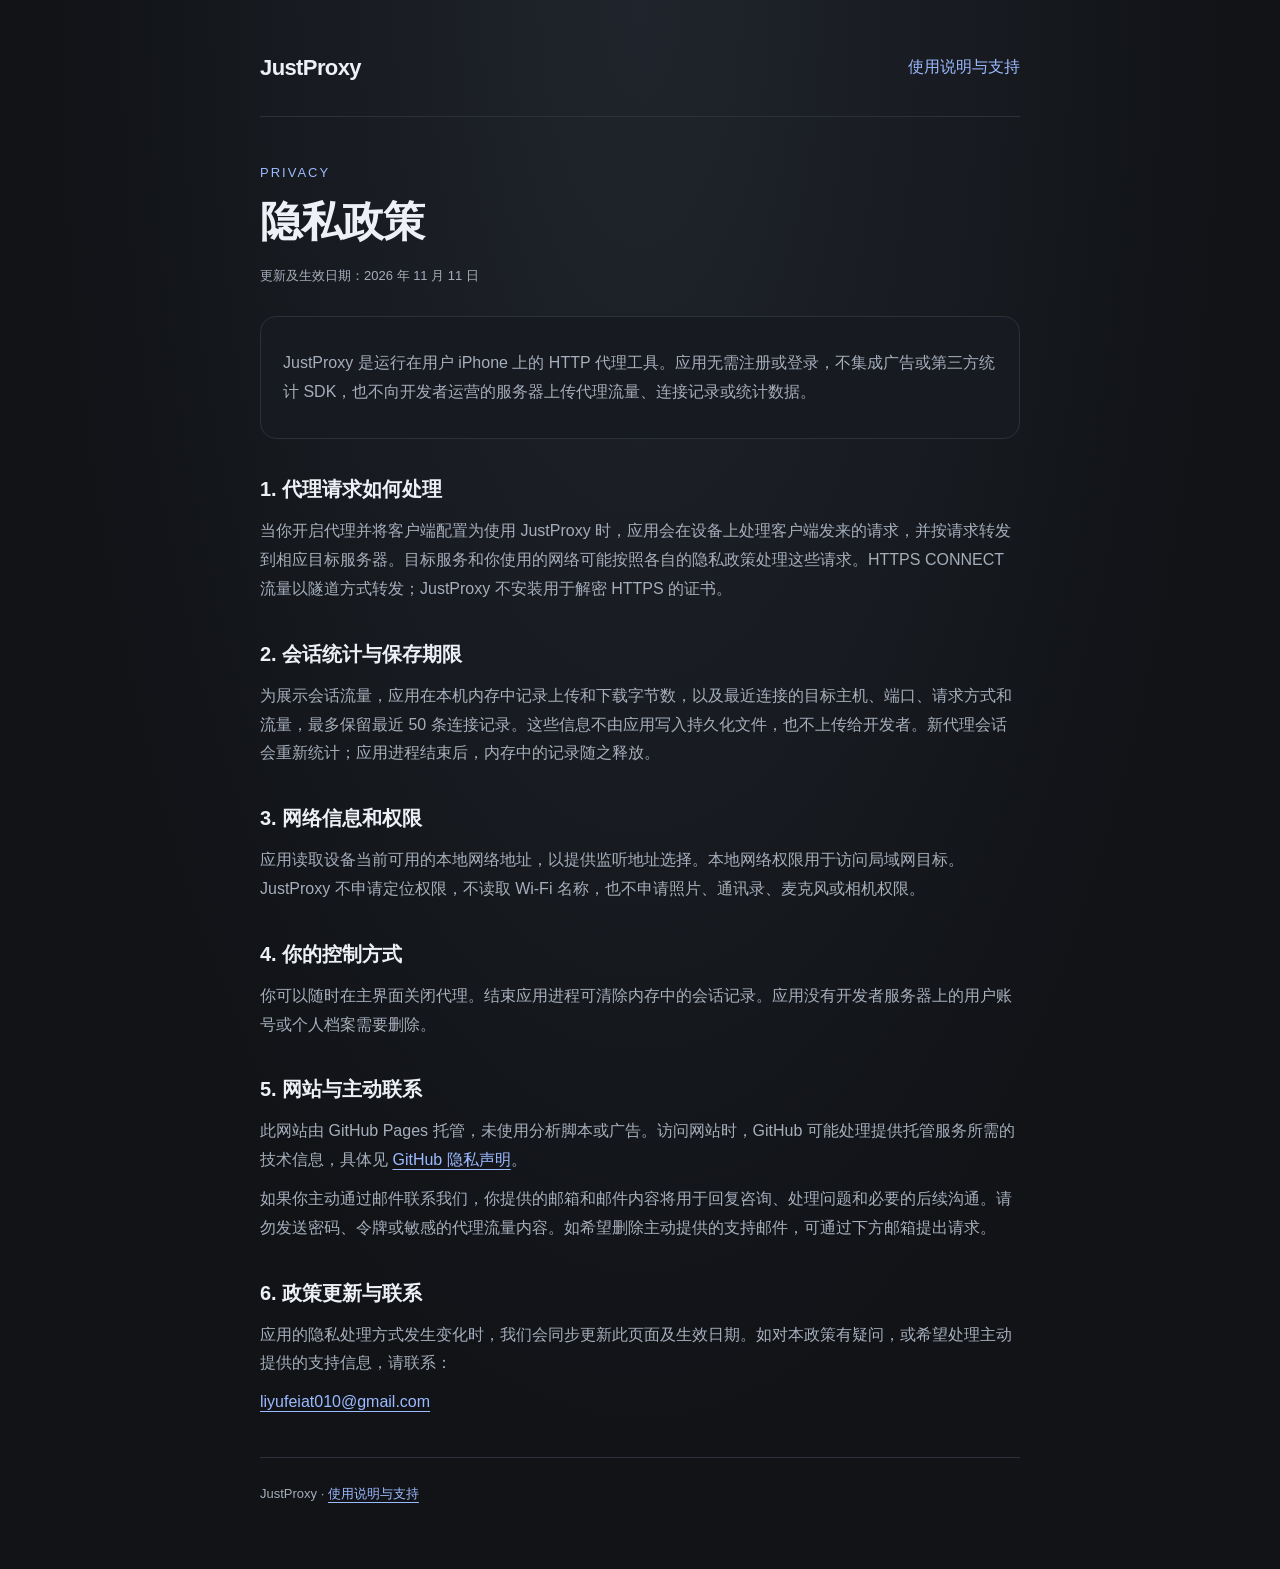
==== website/privacy/index.html @ 4e8a99ea "ci(pages): deploy website from dedicated directory" ====
<!doctype html>
<html lang="zh-Hans">
<head>
  <meta charset="utf-8">
  <meta name="viewport" content="width=device-width, initial-scale=1">
  <meta name="description" content="JustProxy 隐私政策：代理请求的处理方式、本机内存中的会话统计、网络权限及联系渠道。">
  <title>JustProxy · 隐私政策</title>
  <link rel="stylesheet" href="../style.css">
</head>
<body>
<main>
  <nav aria-label="网站导航"><a class="brand" href="../">JustProxy</a><a href="../">使用说明与支持</a></nav>
  <p class="eyebrow">PRIVACY</p>
  <h1>隐私政策</h1>
  <p class="meta">更新及生效日期：2026 年 11 月 11 日</p>
  <div class="card"><p>JustProxy 是运行在用户 iPhone 上的 HTTP 代理工具。应用无需注册或登录，不集成广告或第三方统计 SDK，也不向开发者运营的服务器上传代理流量、连接记录或统计数据。</p></div>
  <h2>1. 代理请求如何处理</h2>
  <p>当你开启代理并将客户端配置为使用 JustProxy 时，应用会在设备上处理客户端发来的请求，并按请求转发到相应目标服务器。目标服务和你使用的网络可能按照各自的隐私政策处理这些请求。HTTPS CONNECT 流量以隧道方式转发；JustProxy 不安装用于解密 HTTPS 的证书。</p>
  <h2>2. 会话统计与保存期限</h2>
  <p>为展示会话流量，应用在本机内存中记录上传和下载字节数，以及最近连接的目标主机、端口、请求方式和流量，最多保留最近 50 条连接记录。这些信息不由应用写入持久化文件，也不上传给开发者。新代理会话会重新统计；应用进程结束后，内存中的记录随之释放。</p>
  <h2>3. 网络信息和权限</h2>
  <p>应用读取设备当前可用的本地网络地址，以提供监听地址选择。本地网络权限用于访问局域网目标。JustProxy 不申请定位权限，不读取 Wi-Fi 名称，也不申请照片、通讯录、麦克风或相机权限。</p>
  <h2>4. 你的控制方式</h2>
  <p>你可以随时在主界面关闭代理。结束应用进程可清除内存中的会话记录。应用没有开发者服务器上的用户账号或个人档案需要删除。</p>
  <h2>5. 网站与主动联系</h2>
  <p>此网站由 GitHub Pages 托管，未使用分析脚本或广告。访问网站时，GitHub 可能处理提供托管服务所需的技术信息，具体见 <a href="https://docs.github.com/en/site-policy/privacy-policies/github-general-privacy-statement">GitHub 隐私声明</a>。</p>
  <p>如果你主动通过邮件联系我们，你提供的邮箱和邮件内容将用于回复咨询、处理问题和必要的后续沟通。请勿发送密码、令牌或敏感的代理流量内容。如希望删除主动提供的支持邮件，可通过下方邮箱提出请求。</p>
  <h2>6. 政策更新与联系</h2>
  <p>应用的隐私处理方式发生变化时，我们会同步更新此页面及生效日期。如对本政策有疑问，或希望处理主动提供的支持信息，请联系：</p>
  <p><a href="mailto:liyufeiat010@gmail.com">liyufeiat010@gmail.com</a></p>
  <footer>JustProxy · <a href="../">使用说明与支持</a></footer>
</main>
</body>
</html>
---- website/style.css ----
:root { color-scheme: dark; font-family: -apple-system, BlinkMacSystemFont, "Segoe UI", sans-serif; color: #edf0f5; background: #111317; }
* { box-sizing: border-box; }
body { margin: 0; background: radial-gradient(ellipse at 50% 0, #20242c, transparent 580px); line-height: 1.8; }
main { width: min(100% - 40px, 760px); margin: 0 auto; padding: 48px 0 64px; }
nav { display: flex; justify-content: space-between; align-items: center; gap: 20px; padding-bottom: 28px; border-bottom: 1px solid #2b303a; }
nav a { text-decoration: none; }
.brand { color: #edf0f5; font-size: 22px; font-weight: 700; letter-spacing: -.6px; }
.eyebrow { margin-top: 44px; color: #9cbaff; font-size: 13px; letter-spacing: 2px; }
h1 { margin: 12px 0 16px; font-size: clamp(30px, 6vw, 42px); line-height: 1.25; letter-spacing: -1px; }
h2 { margin: 32px 0 10px; font-size: 20px; }
p, li { color: #a5aebb; }
p { margin: 10px 0; }
a { color: #9cbaff; text-underline-offset: 4px; overflow-wrap: anywhere; }
a:focus-visible { outline: 2px solid #9cbaff; outline-offset: 5px; border-radius: 3px; }
li { margin: 8px 0; }
ol, ul { padding-left: 24px; }
.card { margin: 28px 0; padding: 22px; background: #171a20; border: 1px solid #2b303a; border-radius: 16px; }
.card h2 { margin-top: 0; }
.meta, footer { color: #a5aebb; font-size: 13px; }
footer { margin-top: 40px; padding-top: 24px; border-top: 1px solid #2b303a; }
@media (max-width: 420px) { main { width: calc(100% - 32px); padding-top: 28px; } .card { padding: 18px; } }
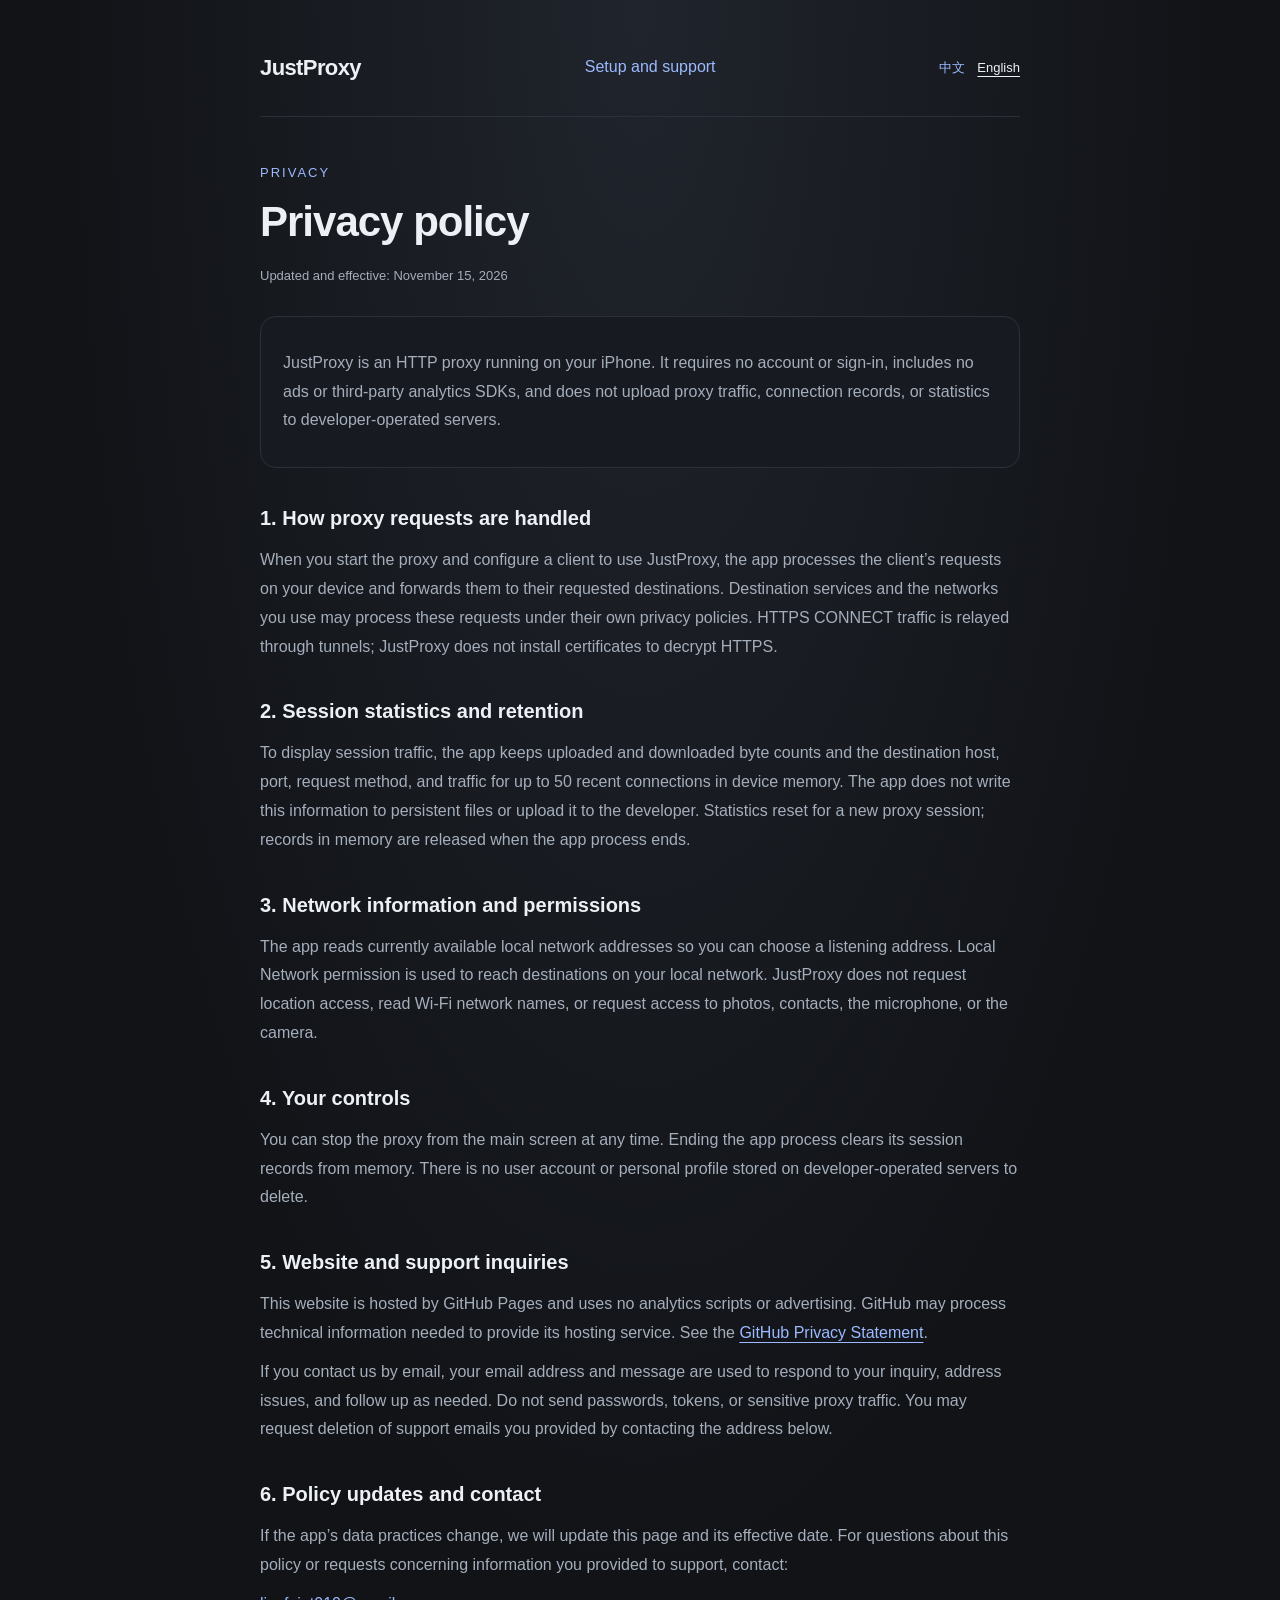
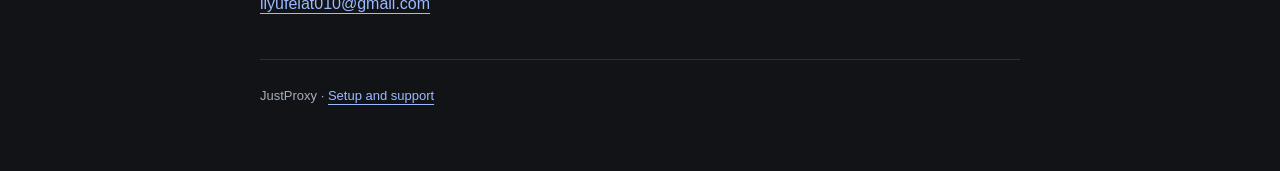
==== commit aafdc3ee: "feat(localization): add bilingual app guides and store metadata" ====
--- a/website/privacy/index.html
+++ b/website/privacy/index.html
@@ -1,18 +1,41 @@
 <!doctype html>
-<html lang="zh-Hans">
+<html lang="en">
 <head>
   <meta charset="utf-8">
   <meta name="viewport" content="width=device-width, initial-scale=1">
-  <meta name="description" content="JustProxy 隐私政策：代理请求的处理方式、本机内存中的会话统计、网络权限及联系渠道。">
-  <title>JustProxy · 隐私政策</title>
+  <meta name="description" content="JustProxy privacy policy: proxy requests, in-memory session statistics, network permissions, and contact information.">
+  <title>JustProxy · Privacy policy</title>
   <link rel="stylesheet" href="../style.css">
+  <script src="../language.js"></script>
 </head>
 <body>
-<main>
-  <nav aria-label="网站导航"><a class="brand" href="../">JustProxy</a><a href="../">使用说明与支持</a></nav>
+<main id="english" data-language="en" lang="en" data-title="JustProxy · Privacy policy" data-description="JustProxy privacy policy: proxy requests, in-memory session statistics, network permissions, and contact information.">
+  <nav aria-label="Site navigation"><a data-site-link class="brand" href="../">JustProxy</a><a data-site-link href="../">Setup and support</a><span class="languages" aria-label="Language"><a data-language-choice="zh" href="?lang=zh#chinese" lang="zh-Hans">中文</a><a data-language-choice="en" href="?lang=en#english" lang="en">English</a></span></nav>
+  <p class="eyebrow">PRIVACY</p>
+  <h1>Privacy policy</h1>
+  <p class="meta">Updated and effective: November 15, 2026</p>
+  <div class="card"><p>JustProxy is an HTTP proxy running on your iPhone. It requires no account or sign-in, includes no ads or third-party analytics SDKs, and does not upload proxy traffic, connection records, or statistics to developer-operated servers.</p></div>
+  <h2>1. How proxy requests are handled</h2>
+  <p>When you start the proxy and configure a client to use JustProxy, the app processes the client’s requests on your device and forwards them to their requested destinations. Destination services and the networks you use may process these requests under their own privacy policies. HTTPS CONNECT traffic is relayed through tunnels; JustProxy does not install certificates to decrypt HTTPS.</p>
+  <h2>2. Session statistics and retention</h2>
+  <p>To display session traffic, the app keeps uploaded and downloaded byte counts and the destination host, port, request method, and traffic for up to 50 recent connections in device memory. The app does not write this information to persistent files or upload it to the developer. Statistics reset for a new proxy session; records in memory are released when the app process ends.</p>
+  <h2>3. Network information and permissions</h2>
+  <p>The app reads currently available local network addresses so you can choose a listening address. Local Network permission is used to reach destinations on your local network. JustProxy does not request location access, read Wi-Fi network names, or request access to photos, contacts, the microphone, or the camera.</p>
+  <h2>4. Your controls</h2>
+  <p>You can stop the proxy from the main screen at any time. Ending the app process clears its session records from memory. There is no user account or personal profile stored on developer-operated servers to delete.</p>
+  <h2>5. Website and support inquiries</h2>
+  <p>This website is hosted by GitHub Pages and uses no analytics scripts or advertising. GitHub may process technical information needed to provide its hosting service. See the <a href="https://docs.github.com/en/site-policy/privacy-policies/github-general-privacy-statement">GitHub Privacy Statement</a>.</p>
+  <p>If you contact us by email, your email address and message are used to respond to your inquiry, address issues, and follow up as needed. Do not send passwords, tokens, or sensitive proxy traffic. You may request deletion of support emails you provided by contacting the address below.</p>
+  <h2>6. Policy updates and contact</h2>
+  <p>If the app’s data practices change, we will update this page and its effective date. For questions about this policy or requests concerning information you provided to support, contact:</p>
+  <p><a href="mailto:liyufeiat010@gmail.com">liyufeiat010@gmail.com</a></p>
+  <footer>JustProxy · <a data-site-link href="../">Setup and support</a></footer>
+</main>
+<main id="chinese" data-language="zh" lang="zh-Hans" data-title="JustProxy · 隐私政策" data-description="JustProxy 隐私政策：代理请求的处理方式、本机内存中的会话统计、网络权限及联系渠道。">
+  <nav aria-label="网站导航"><a data-site-link class="brand" href="../">JustProxy</a><a data-site-link href="../">使用说明与支持</a><span class="languages" aria-label="Language"><a data-language-choice="zh" href="?lang=zh#chinese" lang="zh-Hans">中文</a><a data-language-choice="en" href="?lang=en#english" lang="en">English</a></span></nav>
   <p class="eyebrow">PRIVACY</p>
   <h1>隐私政策</h1>
-  <p class="meta">更新及生效日期：2026 年 11 月 11 日</p>
+  <p class="meta">更新及生效日期：2026 年 11 月 15 日</p>
   <div class="card"><p>JustProxy 是运行在用户 iPhone 上的 HTTP 代理工具。应用无需注册或登录，不集成广告或第三方统计 SDK，也不向开发者运营的服务器上传代理流量、连接记录或统计数据。</p></div>
   <h2>1. 代理请求如何处理</h2>
   <p>当你开启代理并将客户端配置为使用 JustProxy 时，应用会在设备上处理客户端发来的请求，并按请求转发到相应目标服务器。目标服务和你使用的网络可能按照各自的隐私政策处理这些请求。HTTPS CONNECT 流量以隧道方式转发；JustProxy 不安装用于解密 HTTPS 的证书。</p>
@@ -28,7 +51,7 @@
   <h2>6. 政策更新与联系</h2>
   <p>应用的隐私处理方式发生变化时，我们会同步更新此页面及生效日期。如对本政策有疑问，或希望处理主动提供的支持信息，请联系：</p>
   <p><a href="mailto:liyufeiat010@gmail.com">liyufeiat010@gmail.com</a></p>
-  <footer>JustProxy · <a href="../">使用说明与支持</a></footer>
+  <footer>JustProxy · <a data-site-link href="../">使用说明与支持</a></footer>
 </main>
 </body>
 </html>
--- a/website/style.css
+++ b/website/style.css
@@ -2,8 +2,11 @@
 * { box-sizing: border-box; }
 body { margin: 0; background: radial-gradient(ellipse at 50% 0, #20242c, transparent 580px); line-height: 1.8; }
 main { width: min(100% - 40px, 760px); margin: 0 auto; padding: 48px 0 64px; }
-nav { display: flex; justify-content: space-between; align-items: center; gap: 20px; padding-bottom: 28px; border-bottom: 1px solid #2b303a; }
+nav { display: flex; flex-wrap: wrap; justify-content: space-between; align-items: center; gap: 14px; padding-bottom: 28px; border-bottom: 1px solid #2b303a; }
 nav a { text-decoration: none; }
+html[data-language="en"] main[data-language="zh"], html[data-language="zh"] main[data-language="en"] { display: none; }
+.languages { display: flex; gap: 12px; font-size: 13px; }
+.languages [aria-current="true"] { color: #edf0f5; text-decoration: underline; }
 .brand { color: #edf0f5; font-size: 22px; font-weight: 700; letter-spacing: -.6px; }
 .eyebrow { margin-top: 44px; color: #9cbaff; font-size: 13px; letter-spacing: 2px; }
 h1 { margin: 12px 0 16px; font-size: clamp(30px, 6vw, 42px); line-height: 1.25; letter-spacing: -1px; }
